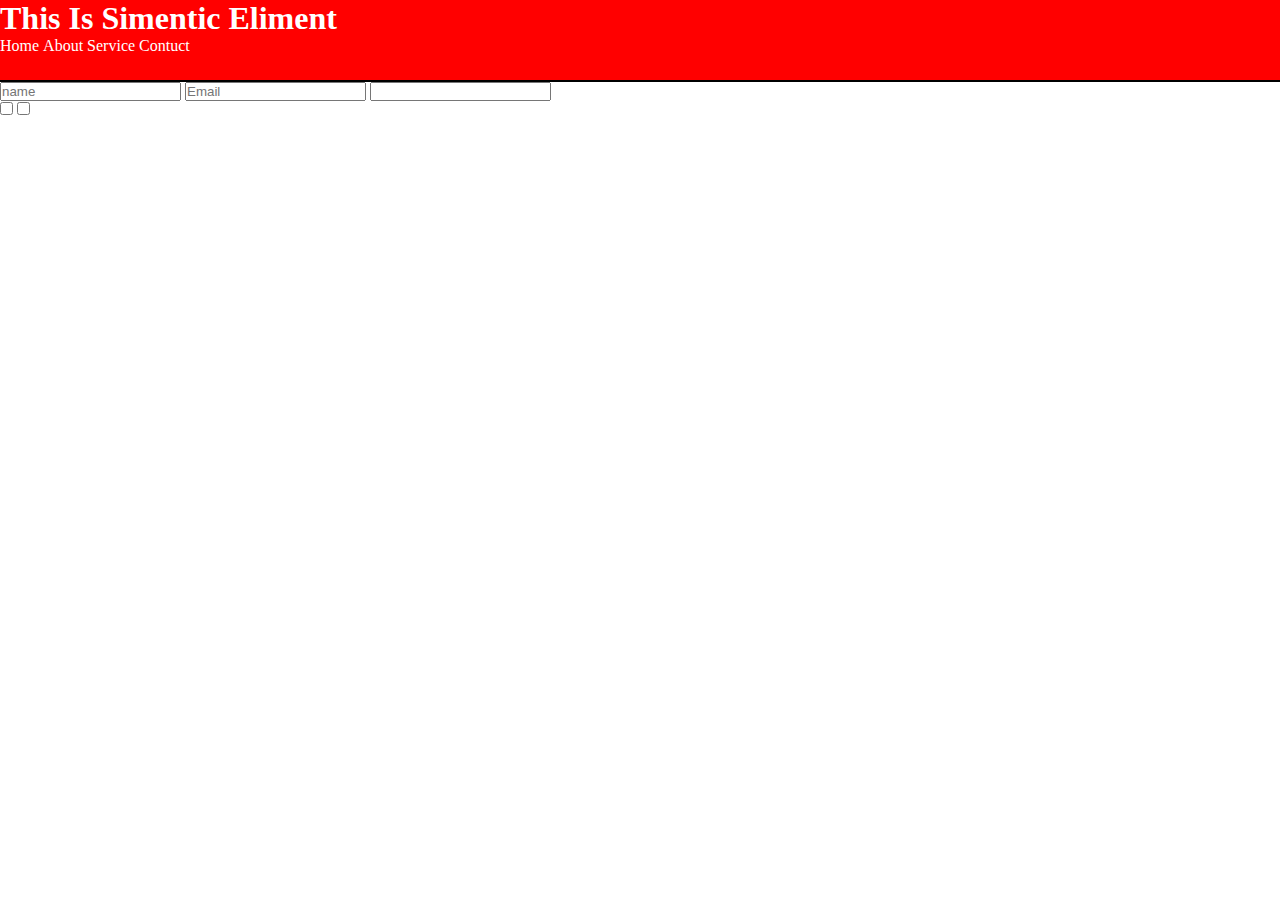
==== indax.html @ 1628d20e "Update indax.html" ====
<!DOCTYPE html>
<html lang="en">
  <head>
    <meta charset="UTF-8" />
    <meta http-equiv="X-UA-Compatible" content="IE=edge" />
    <meta name="viewport" content="width=device-width, initial-scale=1.0" />
    <title>HTML Simentic Eliment</title>
    <meta
      name="description"
      content=" this is meta description for Simentic Eliment"
    />
    <meta name="keywords" content="HTML,css, Javascript, Simentic Eliment" />
    <!-- <meta http-equiv="refresh" content="0; url=https://ahzassociates.co.uk/" />
    <meta http-equiv="refresh" content="5" /> -->

    <link rel="stylesheet" href="style.css" />
  </head>
  <body>
    <header>
      <h1>This Is Simentic Eliment</h1>
      <nav>
        <ul>
          <li>Home</li>
          <li>About</li>
          <li>Service</li>
          <li>Contuct</li>
        </ul>
      </nav>
    </header>
    <section>
      <div style="border: 1px solid black"></div>
      <div>
        <form action="" method="post">
          <input type="text" name="name" id="" placeholder="name" />
          <input type="email" name="Email" id="" placeholder="Email" />
          <input type="password" name="" id="" />
          <section>
            <input type="checkbox" name="Male" id="" />
            <input type="checkbox" name="Femail" id="" />
          </section>
          <option value="Country"></option>
        </form>
      </div>
      <div></div>
      <div></div>
    </section>
  </body>
</html>
---- style.css ----
* {
  margin: 0;
  padding: 0;
  box-sizing: border-box;
}
header {
  background-color: red;
  height: 80px;
  color: white;
}
header nav {
  display: flex;
}
nav ul {
  text-decoration: none;
}
nav ul li {
  align-items: center;
  display: inline-block;
}
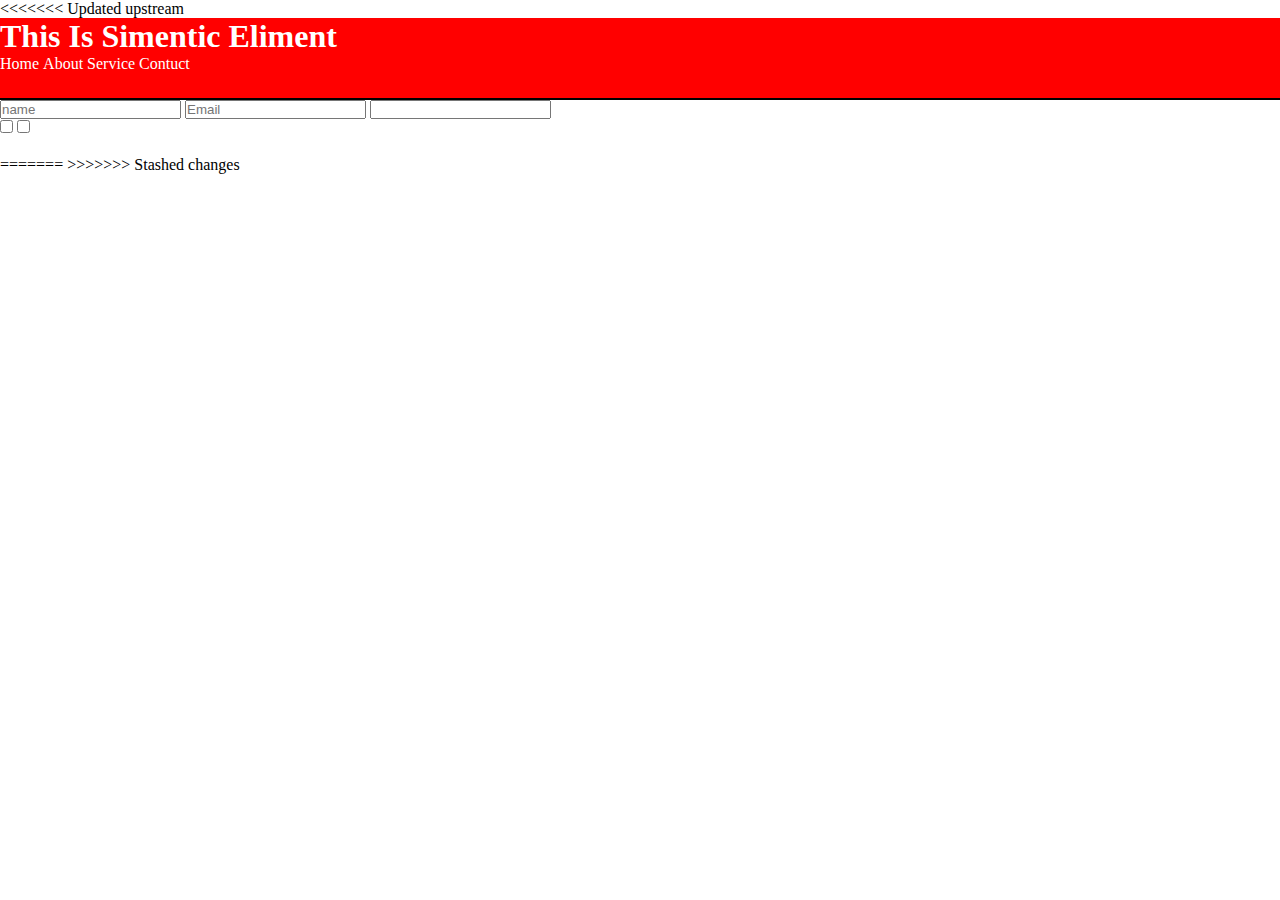
==== commit 887d6316: "Merge branch 'main' of https://github.com/Munshi91/Html-Prectice" ====
--- a/indax.html
+++ b/indax.html
@@ -4,7 +4,7 @@
     <meta charset="UTF-8" />
     <meta http-equiv="X-UA-Compatible" content="IE=edge" />
     <meta name="viewport" content="width=device-width, initial-scale=1.0" />
-    <title>HTML Simentic Eliment</title>
+    <title>Facebook Colon In CSS</title>
     <meta
       name="description"
       content=" this is meta description for Simentic Eliment"
@@ -15,6 +15,7 @@
 
     <link rel="stylesheet" href="style.css" />
   </head>
+<<<<<<< Updated upstream
   <body>
     <header>
       <h1>This Is Simentic Eliment</h1>
@@ -45,4 +46,7 @@
       <div></div>
     </section>
   </body>
+=======
+  <body></body>
+>>>>>>> Stashed changes
 </html>
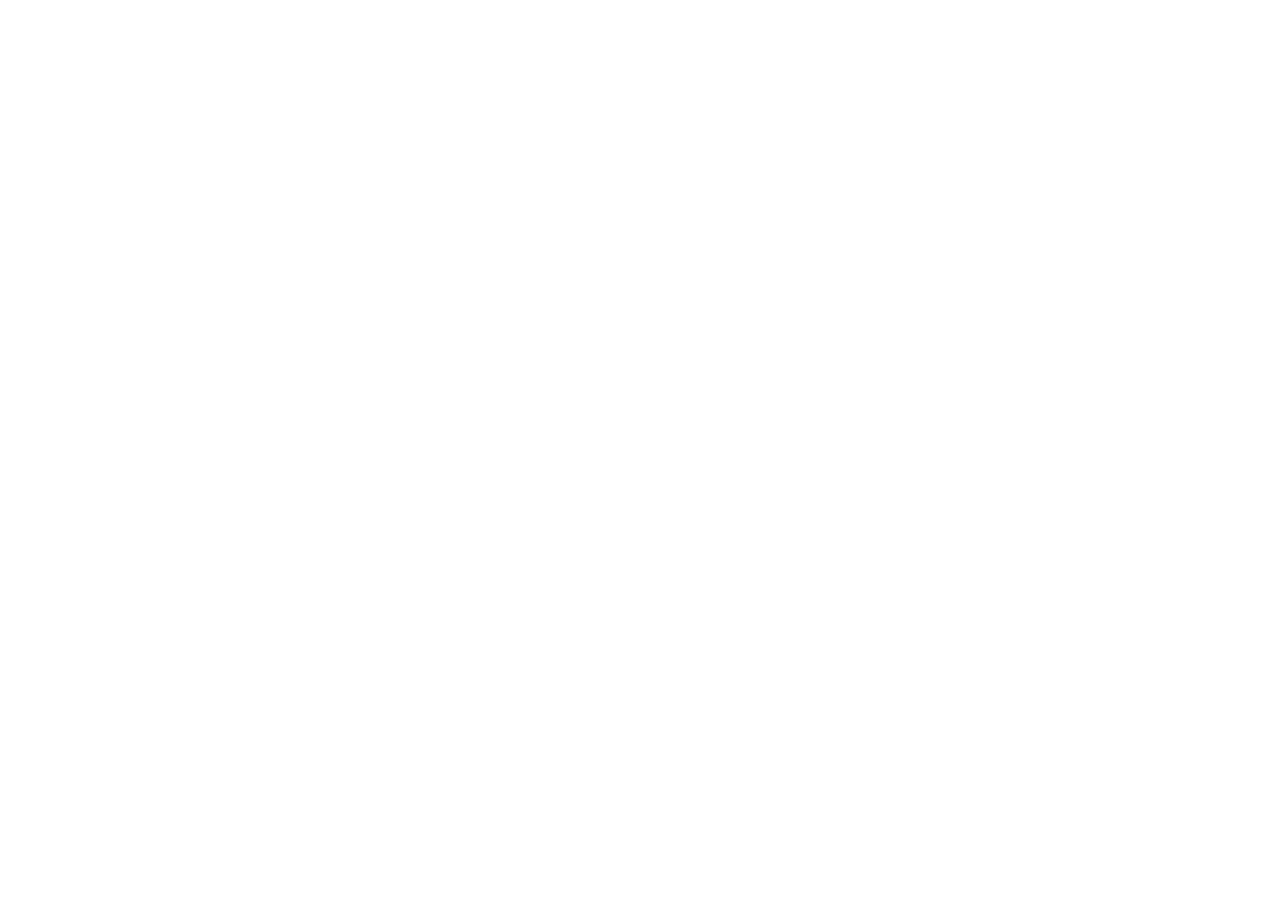
==== commit b4fbb390: "Update indax.html" ====
--- a/indax.html
+++ b/indax.html
@@ -15,38 +15,5 @@
 
     <link rel="stylesheet" href="style.css" />
   </head>
-<<<<<<< Updated upstream
-  <body>
-    <header>
-      <h1>This Is Simentic Eliment</h1>
-      <nav>
-        <ul>
-          <li>Home</li>
-          <li>About</li>
-          <li>Service</li>
-          <li>Contuct</li>
-        </ul>
-      </nav>
-    </header>
-    <section>
-      <div style="border: 1px solid black"></div>
-      <div>
-        <form action="" method="post">
-          <input type="text" name="name" id="" placeholder="name" />
-          <input type="email" name="Email" id="" placeholder="Email" />
-          <input type="password" name="" id="" />
-          <section>
-            <input type="checkbox" name="Male" id="" />
-            <input type="checkbox" name="Femail" id="" />
-          </section>
-          <option value="Country"></option>
-        </form>
-      </div>
-      <div></div>
-      <div></div>
-    </section>
-  </body>
-=======
   <body></body>
->>>>>>> Stashed changes
 </html>
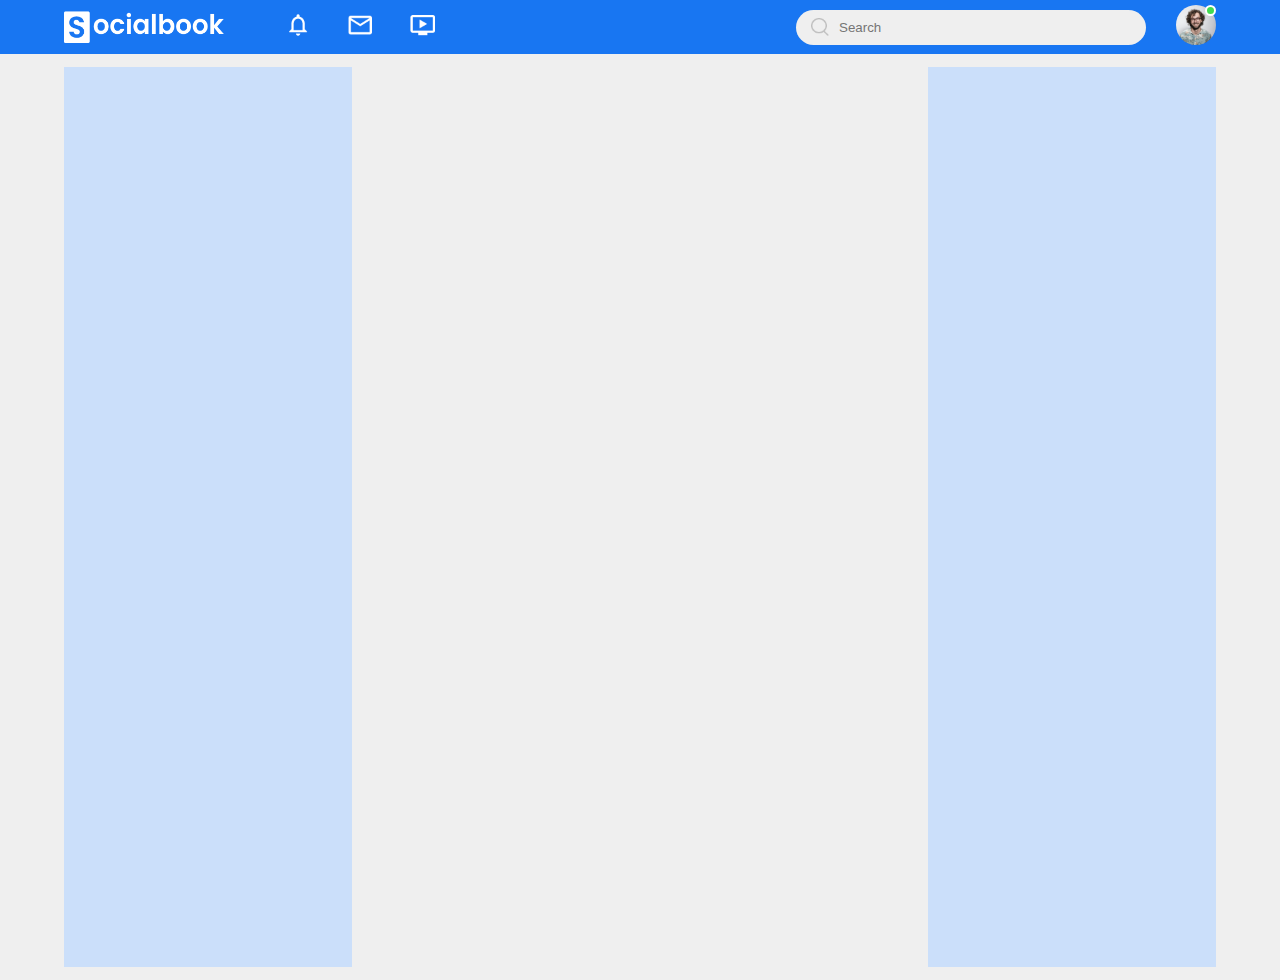
==== commit b6fe68bc: "add main content" ====
--- a/indax.html
+++ b/indax.html
@@ -15,5 +15,34 @@
 
     <link rel="stylesheet" href="style.css" />
   </head>
-  <body></body>
+  <body>
+    <header>
+      <nav>
+        <div class="nav__left">
+          <img src="images/logo.png" class="logo" />
+          <ul>
+            <li><img src="images/notification.png" /></li>
+            <li><img src="images/inbox.png" /></li>
+            <li><img src="images/video.png" /></li>
+          </ul>
+        </div>
+        <div class="nav__right">
+          <div class="search__box">
+            <img src="images/search.png" />
+            <input type="text" placeholder="Search" />
+          </div>
+          <div class="nav__user-icon online">
+            <img src="images/profile-pic.png" alt="" />
+          </div>
+        </div>
+      </nav>
+    </header>
+    <main>
+      <div class="container">
+        <div class="left__sidebar"></div>
+        <div class="main__content"></div>
+        <div class="right__sidebar"></div>
+      </div>
+    </main>
+  </body>
 </html>
--- a/style.css
+++ b/style.css
@@ -2,19 +2,99 @@
   margin: 0;
   padding: 0;
   box-sizing: border-box;
+  font-family: "poppins", sans-serif;
 }
-header {
-  background-color: red;
-  height: 80px;
-  color: white;
+body {
+  background: #efefef;
 }
-header nav {
+nav {
   display: flex;
+  align-items: center;
+  justify-content: space-between;
+  background: #1876f2;
+  padding: 5px 5%;
+  position: sticky;
+  top: 0;
+  z-index: 900;
 }
-nav ul {
-  text-decoration: none;
+.logo {
+  width: 160px;
+  margin-right: 45px;
 }
-nav ul li {
+.nav__left,
+.nav__right {
+  display: flex;
   align-items: center;
+}
+.nav__left ul li {
+  list-style: none;
   display: inline-block;
 }
+.nav__left ul li img {
+  width: 28px;
+  margin: 0 15px;
+}
+.nav__user-icon img {
+  width: 40px;
+  border-radius: 50%;
+  cursor: pointer;
+}
+.search__box {
+  background: #efefef;
+  width: 350px;
+  border-radius: 20px;
+  display: flex;
+  align-items: center;
+  padding: 0 15px;
+}
+.search__box img {
+  width: 18px;
+}
+.search__box input {
+  width: 100%;
+  background: transparent;
+  padding: 10px;
+  outline: none;
+  border: 0;
+}
+.nav__user-icon {
+  margin-left: 30px;
+}
+.online {
+  position: relative;
+}
+.online::after {
+  content: "";
+  width: 7px;
+  height: 7px;
+  border: 2px solid #fff;
+  border-radius: 50%;
+  background: #41db51;
+  position: absolute;
+  top: 0;
+  right: 0;
+}
+.container {
+  display: flex;
+  justify-content: space-between;
+  padding: 13px 5%;
+}
+.left__sidebar {
+  background: #cbdffa;
+  flex-basis: 25%;
+  position: sticky;
+  top: 70px;
+  align-self: flex-start;
+  height: 100vh;
+}
+.right__sidebar {
+  background: #cbdffa;
+  flex-basis: 25%;
+  position: sticky;
+  top: 70px;
+  align-self: flex-start;
+  height: 100vh;
+}
+.main__content {
+  width: 47%;
+}
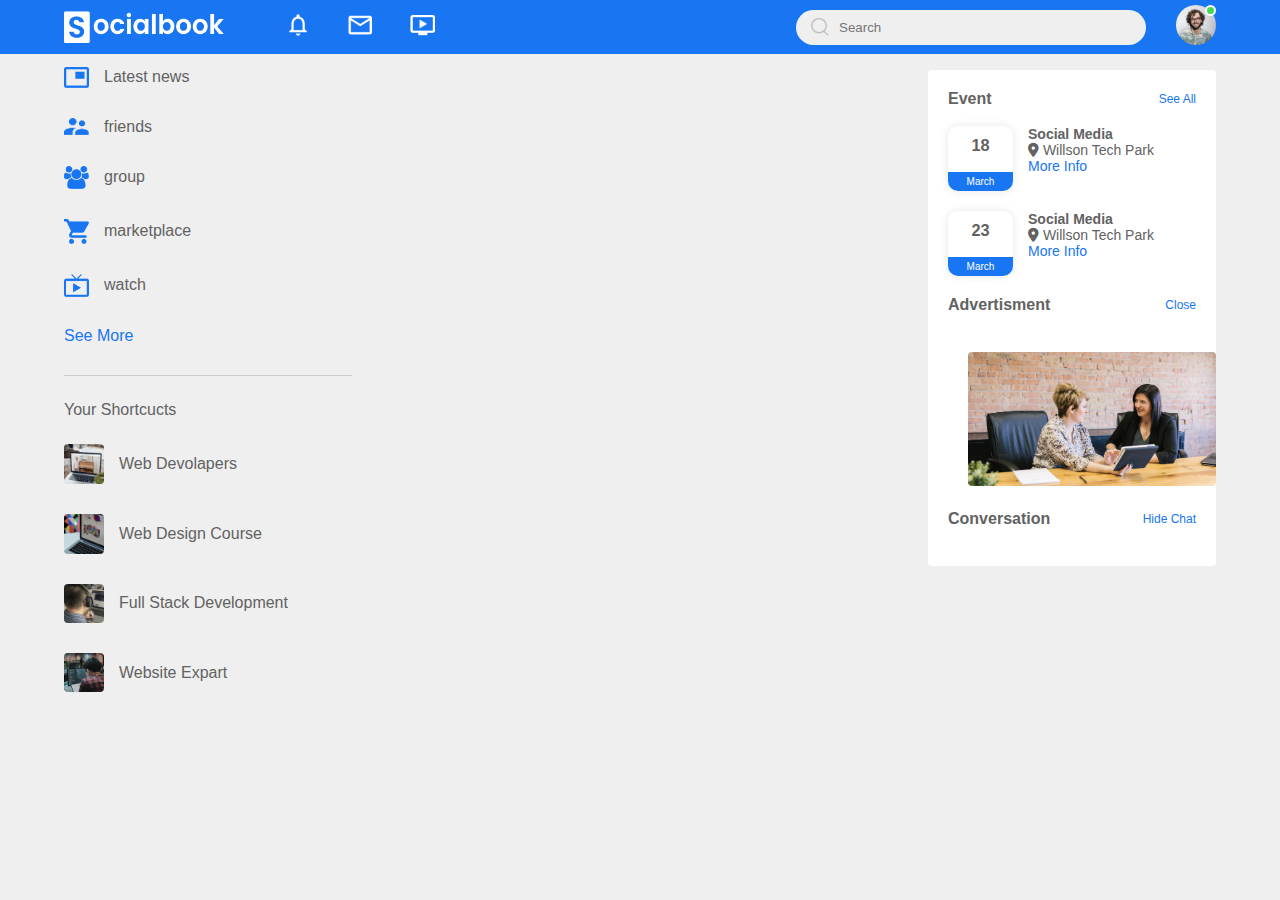
==== commit 451763bc: "add right sidebar" ====
--- a/indax.html
+++ b/indax.html
@@ -12,7 +12,12 @@
     <meta name="keywords" content="HTML,css, Javascript, Simentic Eliment" />
     <!-- <meta http-equiv="refresh" content="0; url=https://ahzassociates.co.uk/" />
     <meta http-equiv="refresh" content="5" /> -->
-
+    <link
+      rel="stylesheet"
+      href="https://cdnjs.cloudflare.com/ajax/libs/font-awesome/6.4.0/css/all.min.css"
+      crossorigin="anonymous"
+      referrerpolicy="no-referrer"
+    />
     <link rel="stylesheet" href="style.css" />
   </head>
   <body>
@@ -39,9 +44,80 @@
     </header>
     <main>
       <div class="container">
-        <div class="left__sidebar"></div>
+        <div class="left__sidebar">
+          <div class="imp__links">
+            <a href="#"><img src="images/news.png" />Latest news</a>
+            <a href="#"><img src="images/friends.png" />friends</a>
+            <a href="#"><img src="images/group.png" />group</a>
+            <a href="#"><img src="images/marketplace.png" />marketplace</a>
+            <a href="#"><img src="images/watch.png" />watch</a>
+            <a href="#">See More</a>
+          </div>
+          <div class="shortcut__links">
+            <p>Your Shortcucts</p>
+            <a href="#"
+              ><img src="images/shortcut-1.png" alt="" />Web Devolapers</a
+            >
+            <a href="#"
+              ><img src="images/shortcut-2.png" alt="" />Web Design Course</a
+            >
+            <a href="#"
+              ><img src="images/shortcut-3.png" alt="" />Full Stack
+              Development</a
+            >
+            <a href="#"
+              ><img src="images/shortcut-4.png" alt="" />Website Expart</a
+            >
+          </div>
+        </div>
         <div class="main__content"></div>
-        <div class="right__sidebar"></div>
+        <div class="right__sidebar">
+          <div class="sidbar__title">
+            <h4>Event</h4>
+            <a href="#">See All</a>
+          </div>
+
+          <div class="event">
+            <div class="left__event">
+              <h3>18</h3>
+              <span>March</span>
+            </div>
+            <div class="right__event">
+              <h4>Social Media</h4>
+              <p>
+                <i class="fa-sharp fa-solid fa-location-dot"></i> Willson Tech
+                Park
+              </p>
+              <a href="#">More Info</a>
+            </div>
+          </div>
+          <div class="event">
+            <div class="left__event">
+              <h3>23</h3>
+              <span>March</span>
+            </div>
+            <div class="right__event">
+              <h4>Social Media</h4>
+              <p>
+                <i class="fa-sharp fa-solid fa-location-dot"></i> Willson Tech
+                Park
+              </p>
+              <a href="#">More Info</a>
+            </div>
+          </div>
+
+          <div class="sidbar__title">
+            <h4>Advertisment</h4>
+            <a href="#">Close</a>
+          </div>
+
+          <img class="sidbar__ads" src="images/advertisement.png" alt="" />
+
+          <div class="sidbar__title">
+            <h4>Conversation</h4>
+            <a href="#">Hide Chat</a>
+          </div>
+        </div>
       </div>
     </main>
   </body>
--- a/style.css
+++ b/style.css
@@ -80,21 +80,107 @@
   padding: 13px 5%;
 }
 .left__sidebar {
-  background: #cbdffa;
+  /* background: #cbdffa; */
   flex-basis: 25%;
   position: sticky;
   top: 70px;
   align-self: flex-start;
-  height: 100vh;
+  /* height: 100vh; */
 }
 .right__sidebar {
-  background: #cbdffa;
+  background: #fff;
   flex-basis: 25%;
   position: sticky;
   top: 70px;
   align-self: flex-start;
-  height: 100vh;
+  /* height: 100vh; */
+  padding: 20px;
+  border-radius: 4px;
+  color: #626262;
 }
 .main__content {
   width: 47%;
 }
+.imp__links a,
+.shortcut__links a {
+  text-decoration: none;
+  display: flex;
+  align-items: center;
+  margin-bottom: 30px;
+  color: #626262;
+  width: fit-content;
+}
+.imp__links a img {
+  width: 25px;
+  margin-right: 15px;
+}
+.imp__links a:last-child {
+  color: #1876f2;
+}
+.imp__links {
+  border-bottom: 1px solid #ccc;
+}
+.shortcut__links a img {
+  width: 40px;
+  border-radius: 4px;
+  margin-right: 15px;
+}
+.shortcut__links p {
+  margin: 25px 0;
+  color: #626262;
+  font-weight: 500;
+}
+.sidbar__title {
+  display: flex;
+  align-items: center;
+  justify-content: space-between;
+  margin-bottom: 18px;
+}
+.sidbar__title h4 {
+  font-weight: 600;
+  font-size: 16px;
+}
+.sidbar__title a {
+  text-decoration: none;
+  color: #1876f2;
+  font-size: 12px;
+}
+.event {
+  display: flex;
+  font-size: 14px;
+  margin-bottom: 20px;
+}
+.left__event {
+  border-radius: 10px;
+  height: 65px;
+  width: 65px;
+  margin-right: 15px;
+  padding-top: 10px;
+  text-align: center;
+  position: relative;
+  overflow: hidden;
+  box-shadow: 0 0 10px rgba(0, 0, 0, 0.1);
+}
+.event p {
+  font-size: 14px;
+}
+.event a {
+  font-size: 14px;
+  text-decoration: none;
+  color: #1876f2;
+}
+.left__event span {
+  position: absolute;
+  bottom: 0;
+  left: 0;
+  width: 100%;
+  background: #1876f2;
+  color: #fff;
+  font-size: 10px;
+  padding: 4px 0;
+}
+.sidbar__ads {
+  width: 100%;
+  margin: 20px;
+  border-radius: 4px;
+}
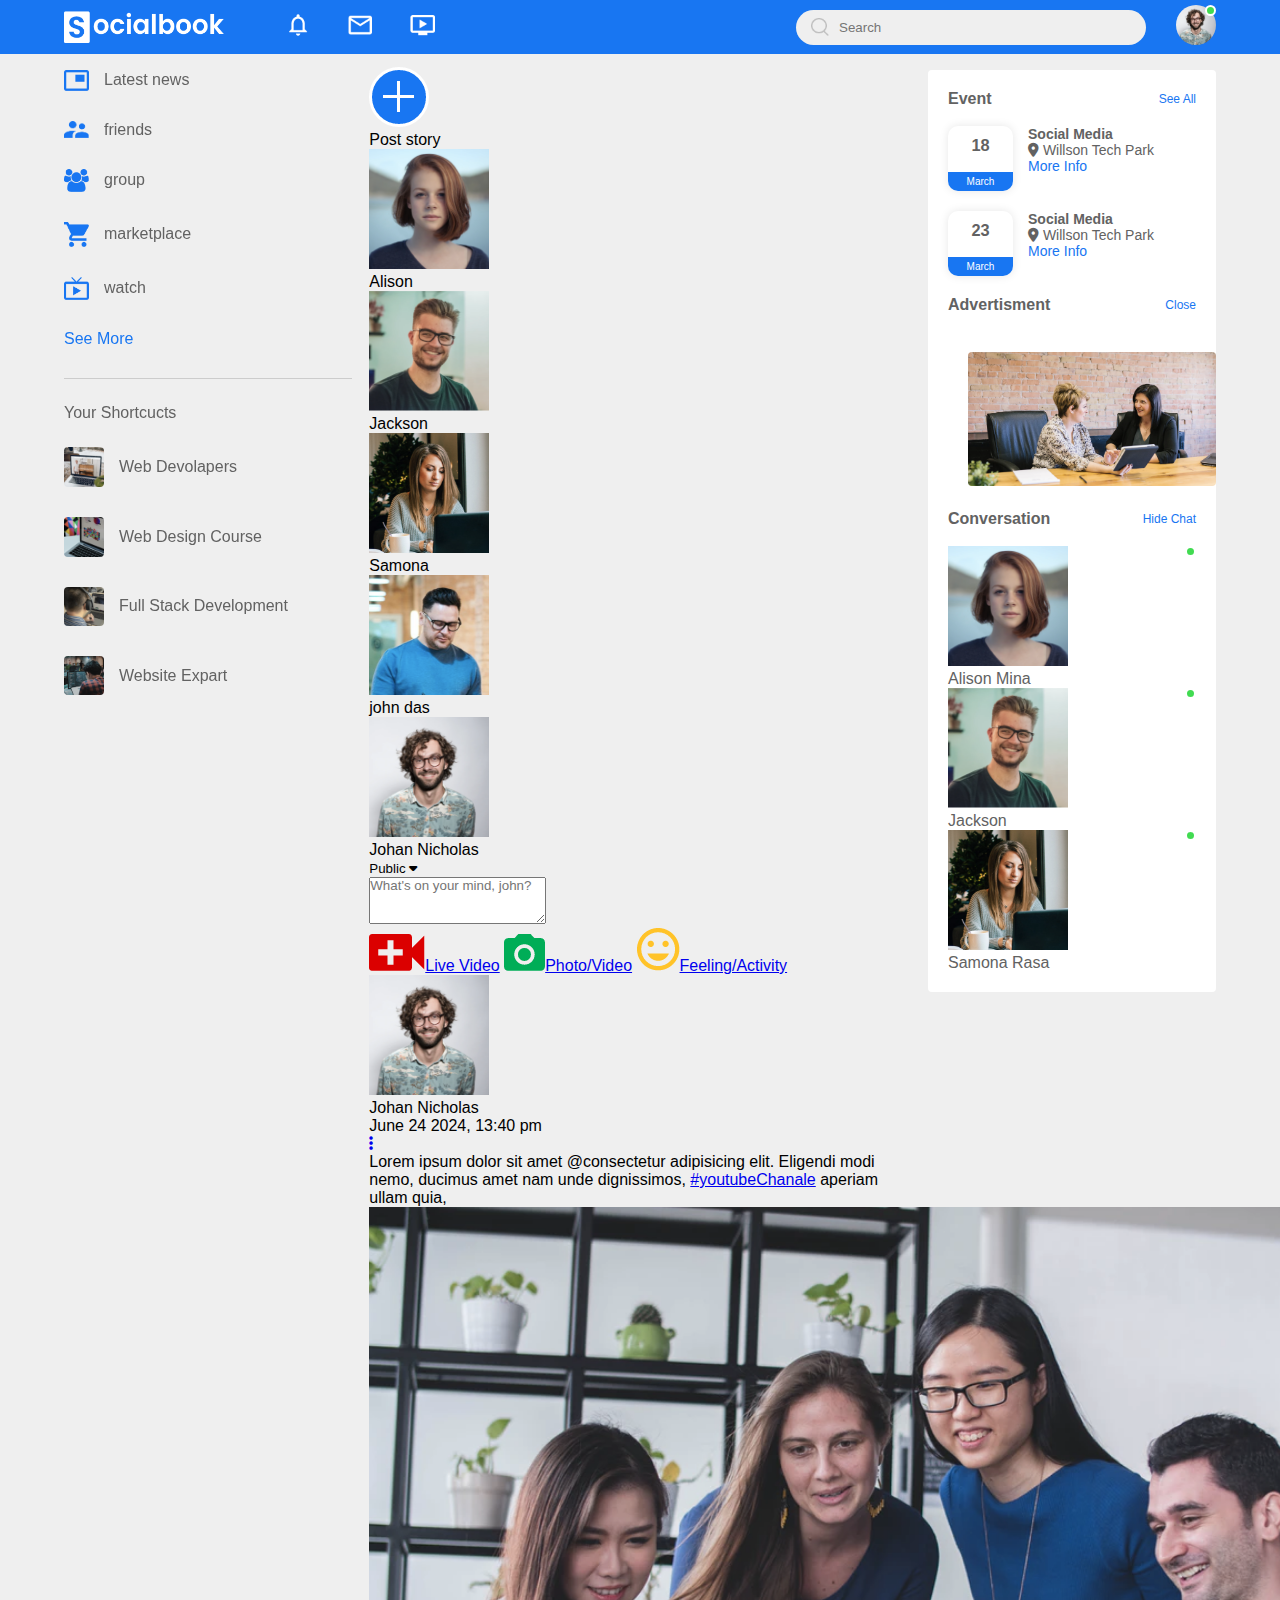
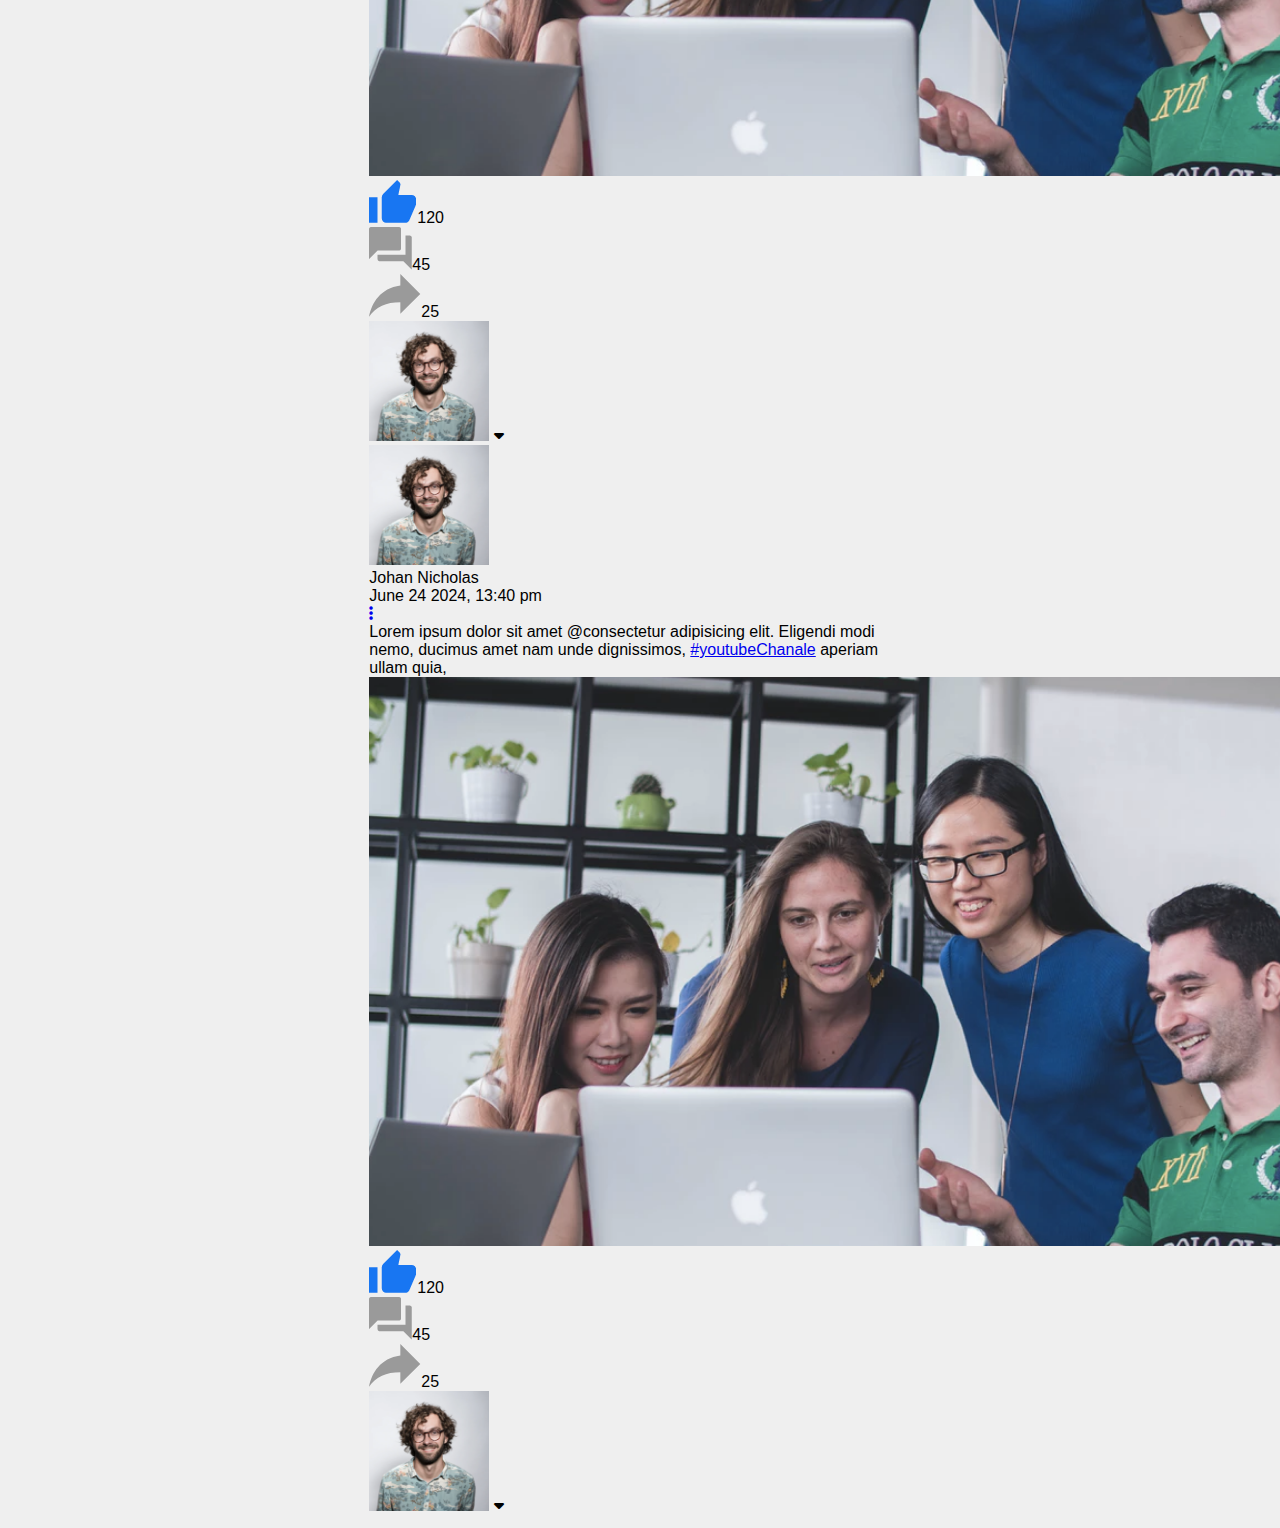
==== commit 718c3d4f: "Add new Post" ====
--- a/indax.html
+++ b/indax.html
@@ -70,7 +70,119 @@
             >
           </div>
         </div>
-        <div class="main__content"></div>
+        <div class="main__content">
+          <div class="story__gallery">
+            <div class="story story-1">
+              <img src="images/upload.png" alt="" />
+              <p>Post story</p>
+            </div>
+            <div class="story story-2">
+              <img src="images/member-1.png" alt="" />
+              <p>Alison</p>
+            </div>
+            <div class="story story-3">
+              <img src="images/member-2.png" alt="" />
+              <p>Jackson</p>
+            </div>
+            <div class="story story-4">
+              <img src="images/member-3.png" alt="" />
+              <p>Samona</p>
+            </div>
+            <div class="story story-5">
+              <img src="images/member-4.png" alt="" />
+              <p>john das</p>
+            </div>
+          </div>
+
+          <div class="write__post-container">
+            <div class="user__profile">
+              <img src="images/profile-pic.png" alt="" />
+              <div>
+                <p>Johan Nicholas</p>
+                <small>Public <i class="fa-solid fa-caret-down"></i></small>
+              </div>
+            </div>
+            <div class="post__input-container">
+              <textarea
+                rows="3"
+                placeholder="What's on your mind, john?"
+              ></textarea>
+              <div class="add__post-link">
+                <a href="#"
+                  ><img src="images/live-video.png" alt="" />Live Video</a
+                >
+                <a href="#"><img src="images/photo.png" alt="" />Photo/Video</a>
+                <a href="#"
+                  ><img src="images/feeling.png" alt="" />Feeling/Activity</a
+                >
+              </div>
+            </div>
+          </div>
+
+          <div class="post__container">
+            <div class="post__row">
+              <div class="user__profile">
+                <img src="images/profile-pic.png" alt="" />
+                <div>
+                  <p>Johan Nicholas</p>
+                  <span>June 24 2024, 13:40 pm</span>
+                </div>
+              </div>
+              <a href="#"><i class="fa-solid fa-ellipsis-vertical"></i></a>
+            </div>
+
+            <p class="post__text">
+              Lorem ipsum dolor sit amet <span>@consectetur</span> adipisicing
+              elit. Eligendi modi nemo, ducimus amet nam unde dignissimos,
+              <a href="#">#youtubeChanale</a> aperiam ullam quia,
+            </p>
+            <img src="images/feed-image-1.png" class="post-img" />
+
+            <div class="post__row">
+              <div class="activity__icons">
+                <div><img src="images/like-blue.png" alt="" />120</div>
+                <div><img src="images/comments.png" alt="" />45</div>
+                <div><img src="images/share.png" alt="" />25</div>
+              </div>
+              <div class="post__profile-icons">
+                <img src="images/profile-pic.png" alt="" />
+                <i class="fa-solid fa-caret-down"></i>
+              </div>
+            </div>
+          </div>
+
+          <div class="post__container">
+            <div class="post__row">
+              <div class="user__profile">
+                <img src="images/profile-pic.png" alt="" />
+                <div>
+                  <p>Johan Nicholas</p>
+                  <span>June 24 2024, 13:40 pm</span>
+                </div>
+              </div>
+              <a href="#"><i class="fa-solid fa-ellipsis-vertical"></i></a>
+            </div>
+
+            <p class="post__text">
+              Lorem ipsum dolor sit amet <span>@consectetur</span> adipisicing
+              elit. Eligendi modi nemo, ducimus amet nam unde dignissimos,
+              <a href="#">#youtubeChanale</a> aperiam ullam quia,
+            </p>
+            <img src="images/feed-image-1.png" class="post-img" />
+
+            <div class="post__row">
+              <div class="activity__icons">
+                <div><img src="images/like-blue.png" alt="" />120</div>
+                <div><img src="images/comments.png" alt="" />45</div>
+                <div><img src="images/share.png" alt="" />25</div>
+              </div>
+              <div class="post__profile-icons">
+                <img src="images/profile-pic.png" alt="" />
+                <i class="fa-solid fa-caret-down"></i>
+              </div>
+            </div>
+          </div>
+        </div>
         <div class="right__sidebar">
           <div class="sidbar__title">
             <h4>Event</h4>
@@ -117,6 +229,25 @@
             <h4>Conversation</h4>
             <a href="#">Hide Chat</a>
           </div>
+
+          <div class="online__list">
+            <div class="online">
+              <img src="images/member-1.png" alt="" />
+            </div>
+            <p>Alison Mina</p>
+          </div>
+          <div class="online__list">
+            <div class="online">
+              <img src="images/member-2.png" alt="" />
+            </div>
+            <p>Jackson</p>
+          </div>
+          <div class="online__list">
+            <div class="online">
+              <img src="images/member-3.png" alt="" />
+            </div>
+            <p>Samona Rasa</p>
+          </div>
         </div>
       </div>
     </main>
--- a/style.css
+++ b/style.css
@@ -80,12 +80,11 @@
   padding: 13px 5%;
 }
 .left__sidebar {
-  /* background: #cbdffa; */
   flex-basis: 25%;
   position: sticky;
   top: 70px;
   align-self: flex-start;
-  /* height: 100vh; */
+  height: 100vh;
 }
 .right__sidebar {
   background: #fff;
@@ -93,7 +92,6 @@
   position: sticky;
   top: 70px;
   align-self: flex-start;
-  /* height: 100vh; */
   padding: 20px;
   border-radius: 4px;
   color: #626262;
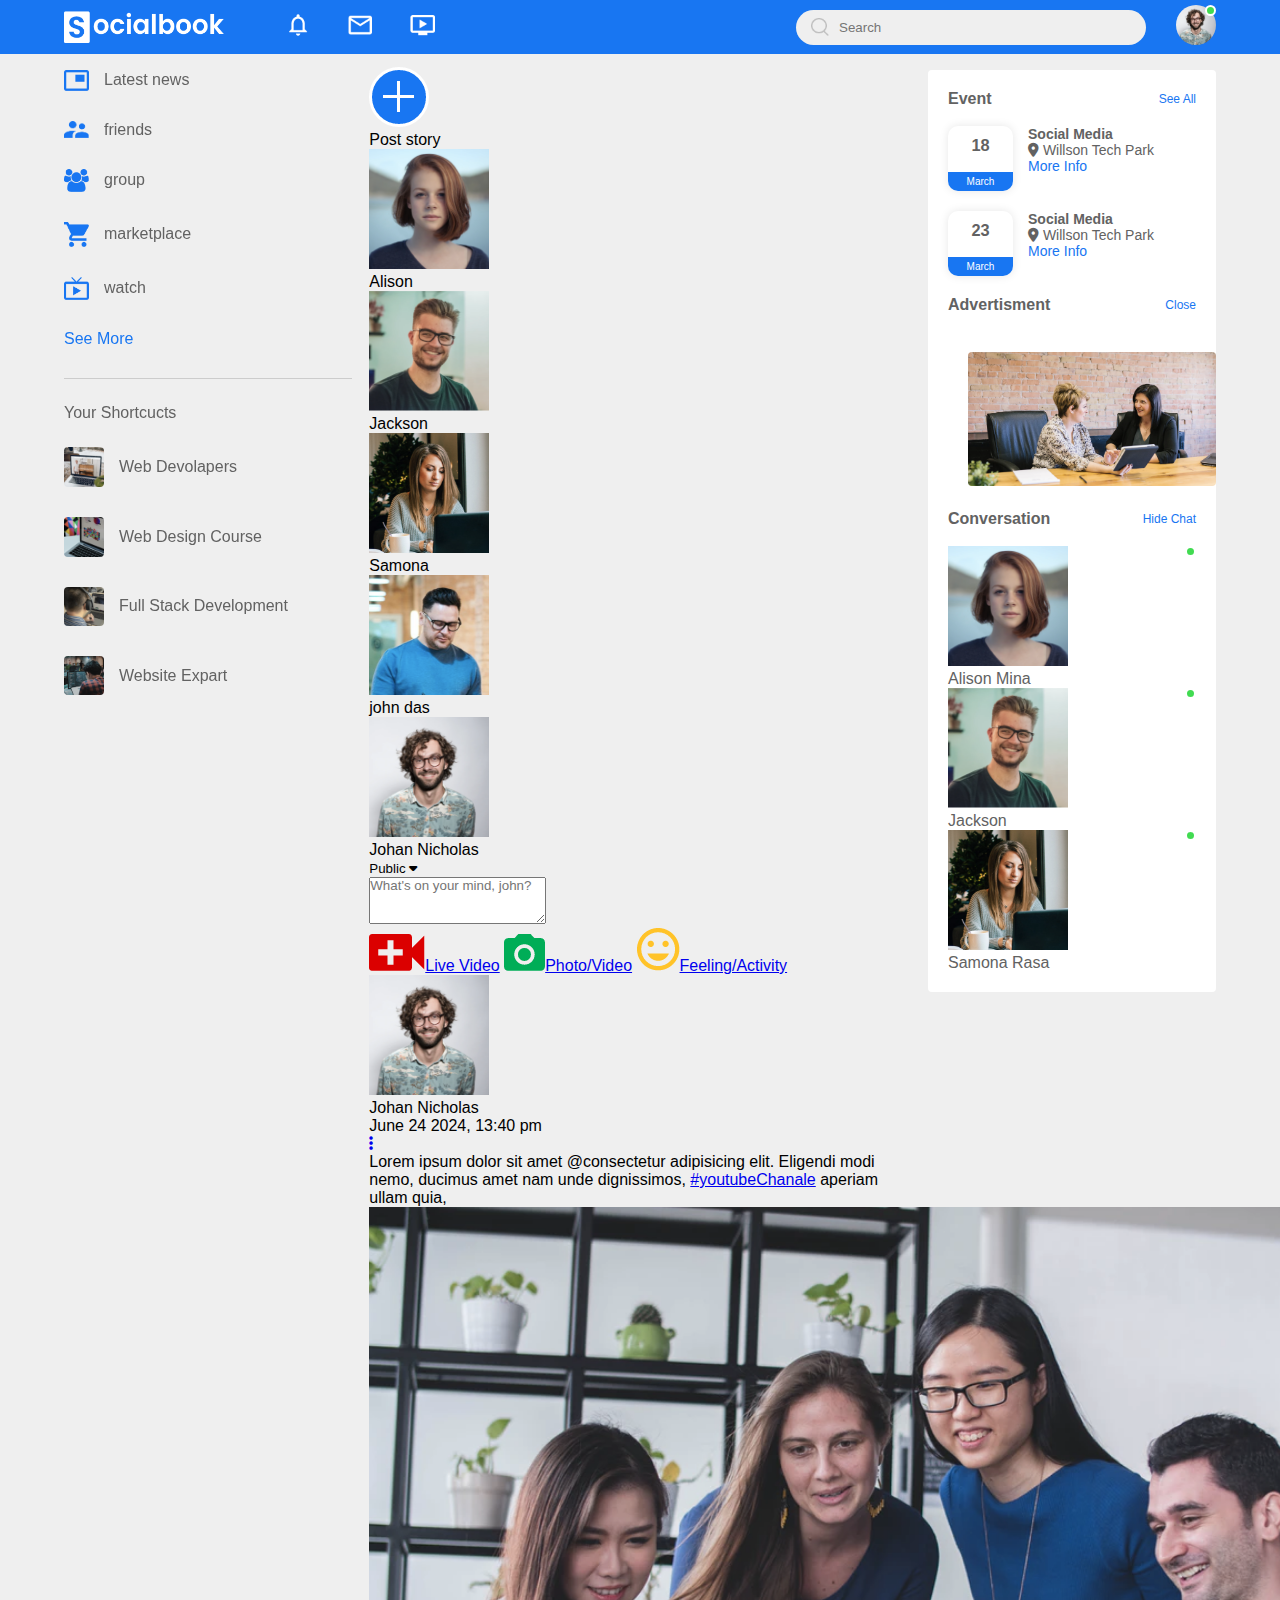
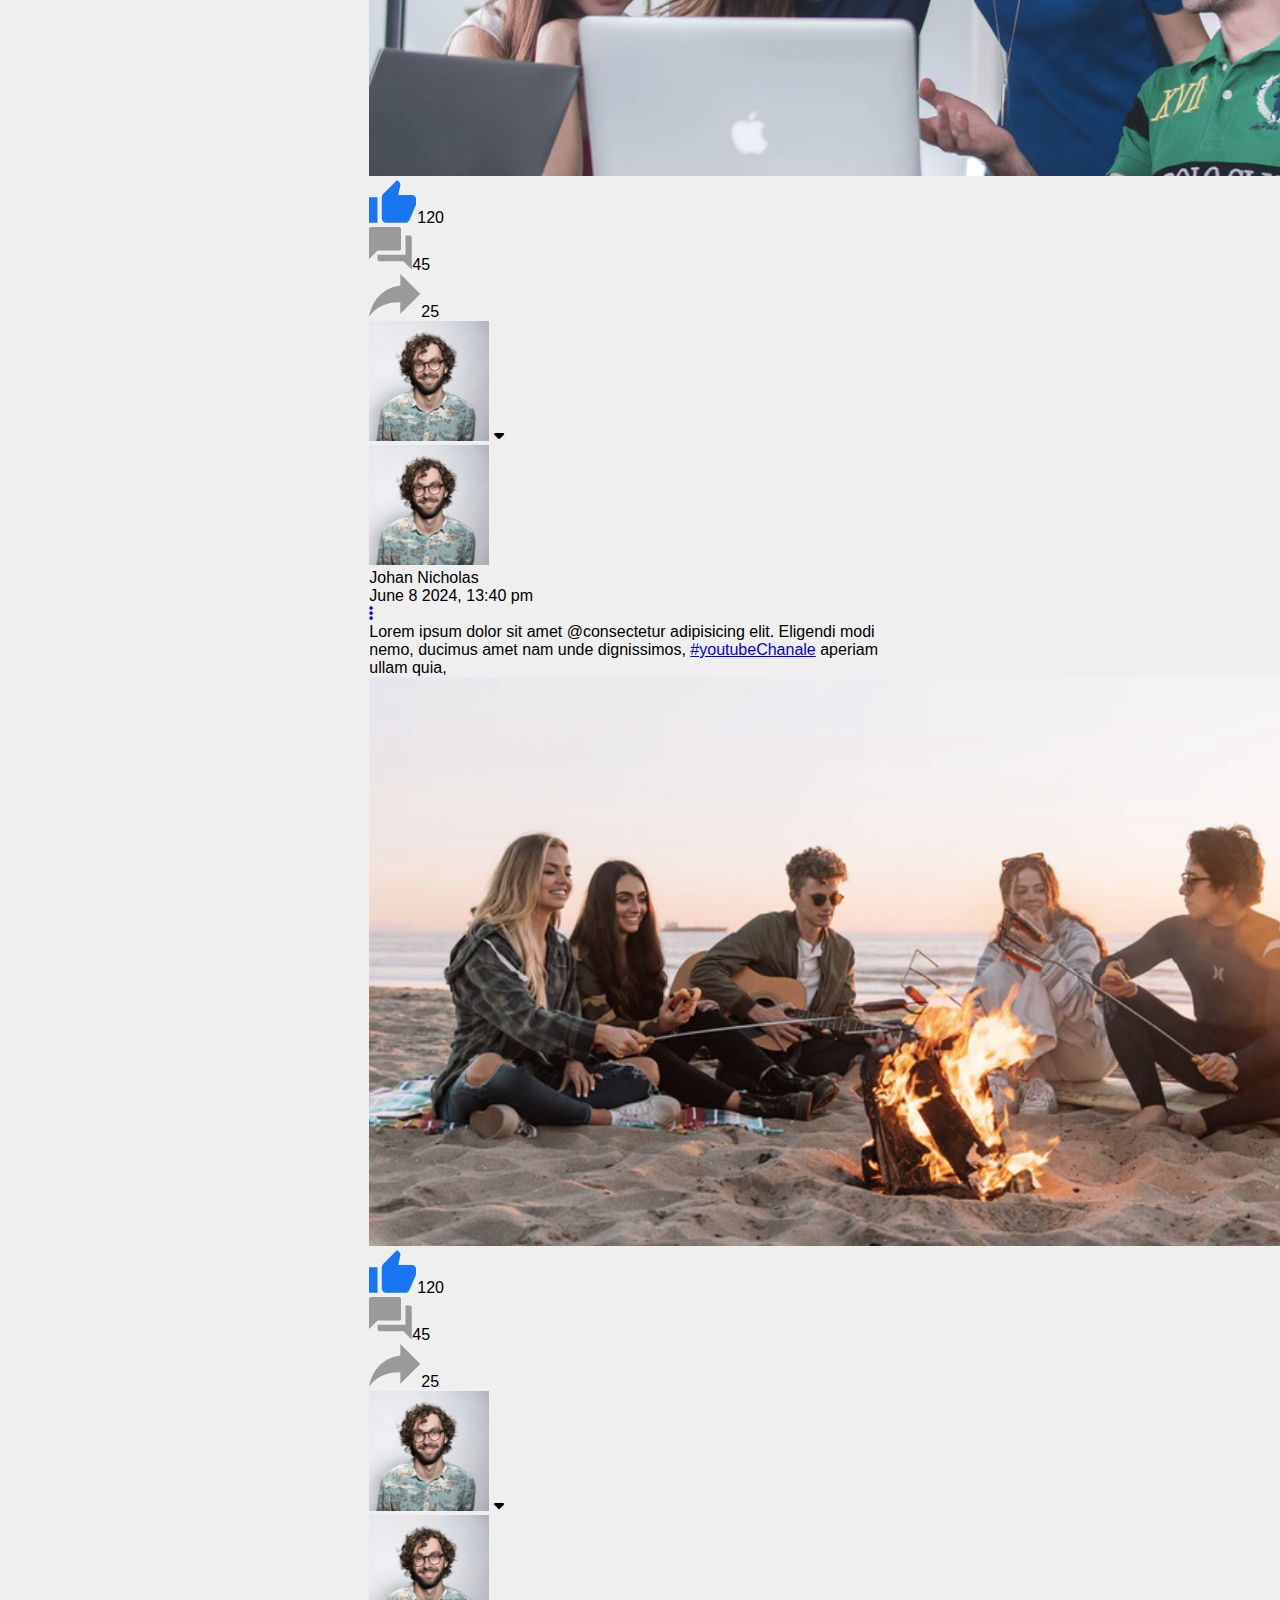
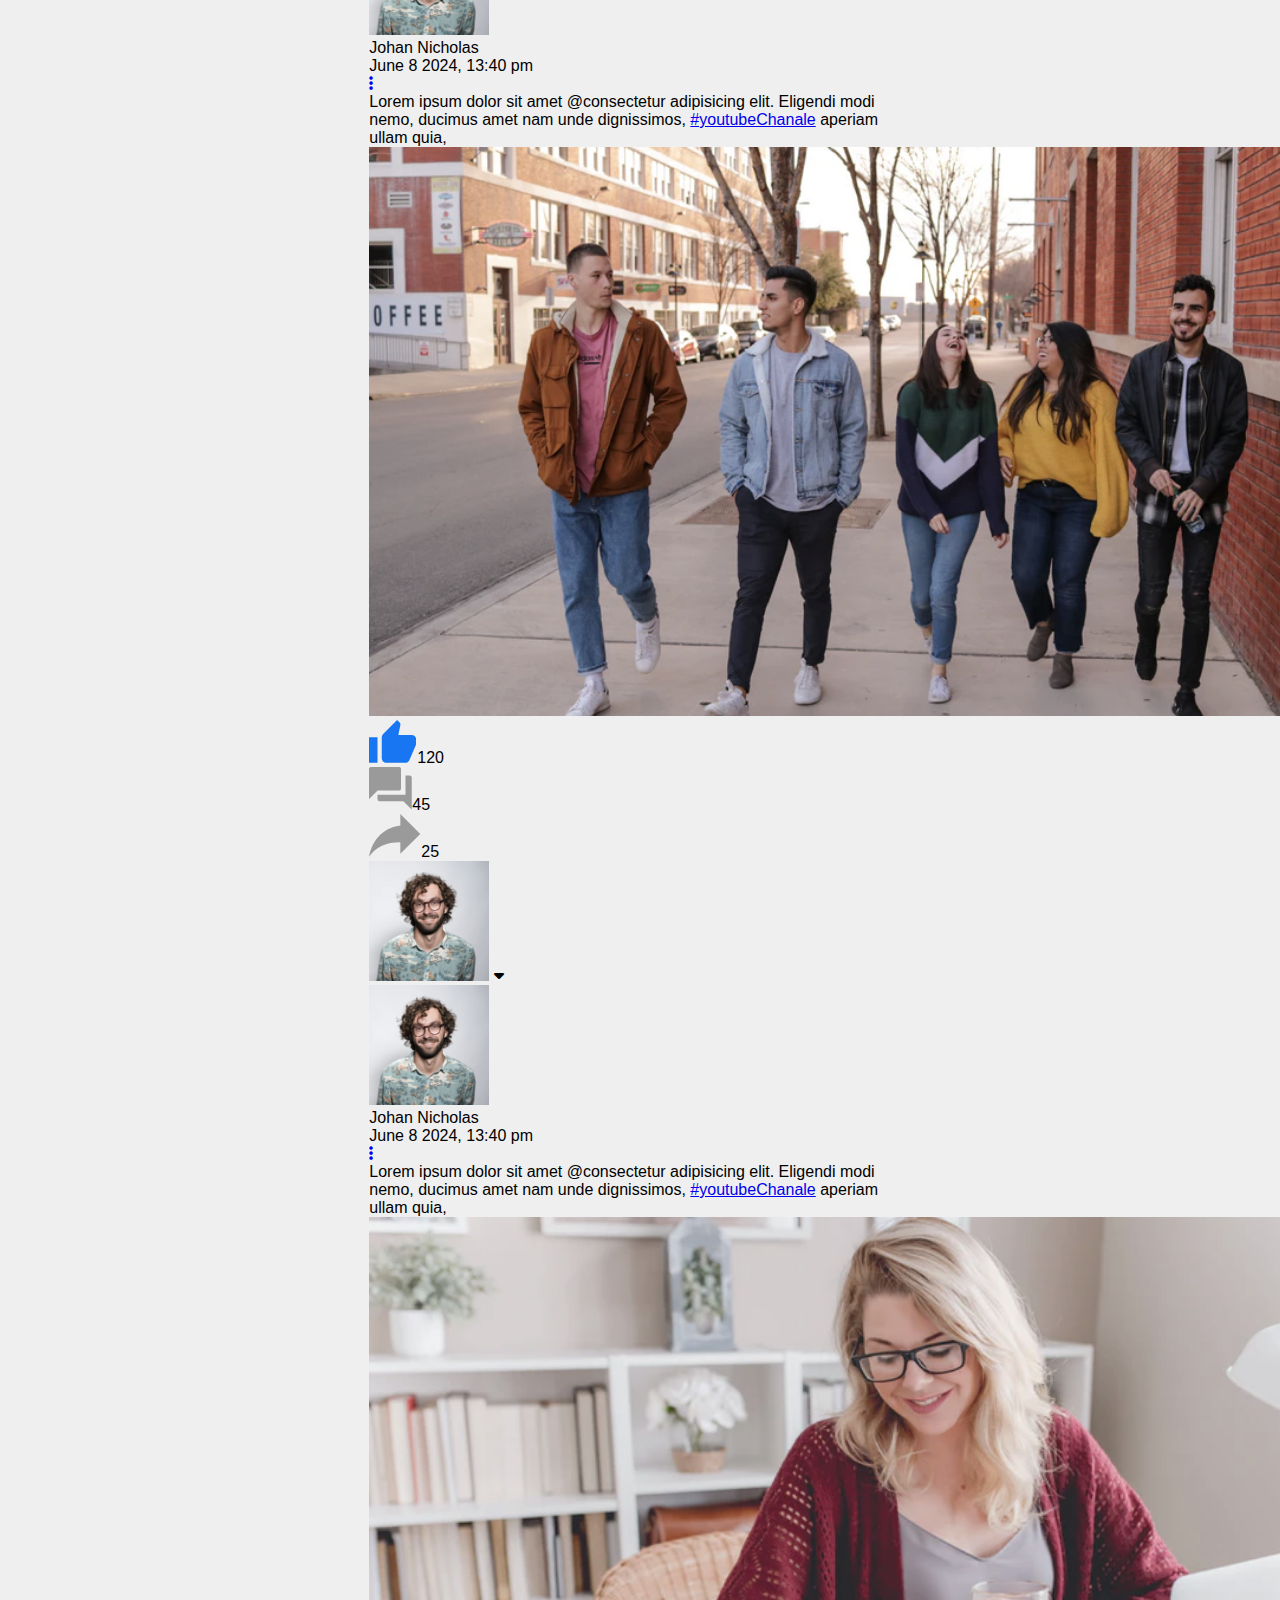
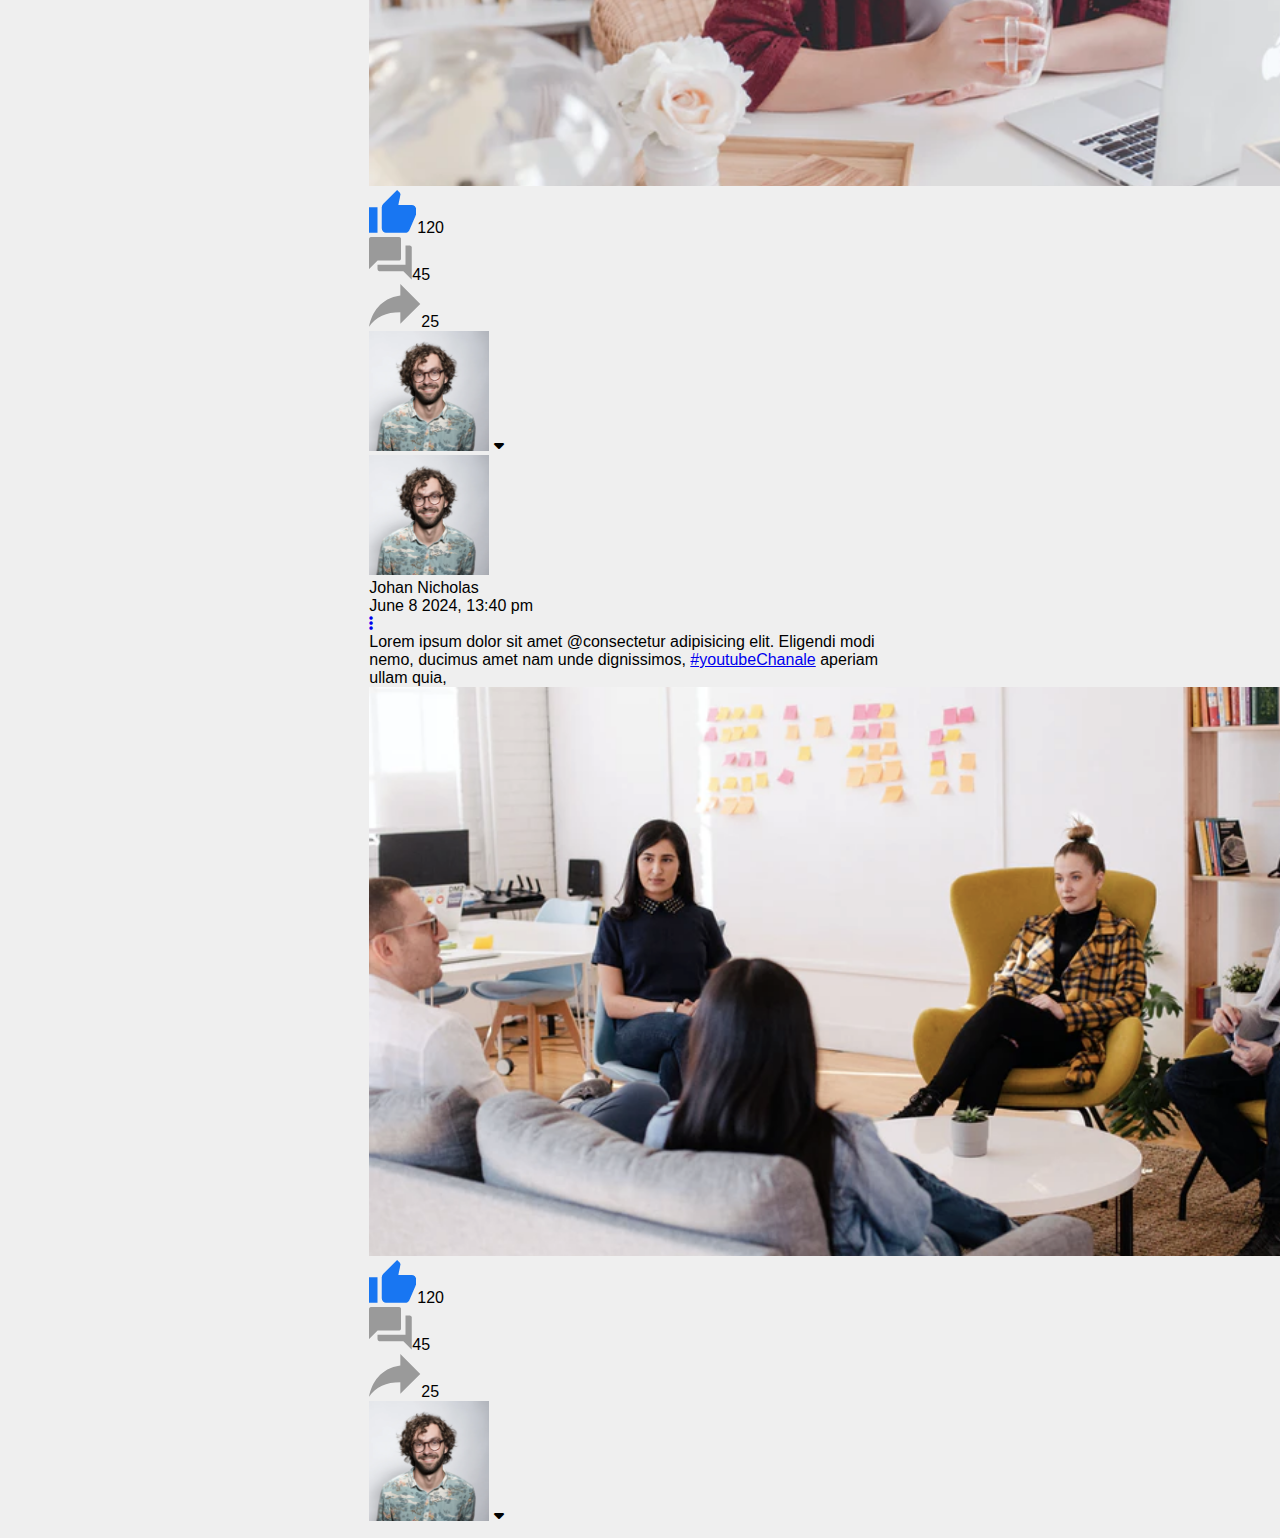
==== commit 792ba3fe: "Add 4 More post" ====
--- a/indax.html
+++ b/indax.html
@@ -157,18 +157,112 @@
                 <img src="images/profile-pic.png" alt="" />
                 <div>
                   <p>Johan Nicholas</p>
-                  <span>June 24 2024, 13:40 pm</span>
-                </div>
-              </div>
-              <a href="#"><i class="fa-solid fa-ellipsis-vertical"></i></a>
-            </div>
-
-            <p class="post__text">
-              Lorem ipsum dolor sit amet <span>@consectetur</span> adipisicing
-              elit. Eligendi modi nemo, ducimus amet nam unde dignissimos,
-              <a href="#">#youtubeChanale</a> aperiam ullam quia,
-            </p>
-            <img src="images/feed-image-1.png" class="post-img" />
+                  <span>June 8 2024, 13:40 pm</span>
+                </div>
+              </div>
+              <a href="#"><i class="fa-solid fa-ellipsis-vertical"></i></a>
+            </div>
+
+            <p class="post__text">
+              Lorem ipsum dolor sit amet <span>@consectetur</span> adipisicing
+              elit. Eligendi modi nemo, ducimus amet nam unde dignissimos,
+              <a href="#">#youtubeChanale</a> aperiam ullam quia,
+            </p>
+            <img src="images/feed-image-2.png" class="post-img" />
+
+            <div class="post__row">
+              <div class="activity__icons">
+                <div><img src="images/like-blue.png" alt="" />120</div>
+                <div><img src="images/comments.png" alt="" />45</div>
+                <div><img src="images/share.png" alt="" />25</div>
+              </div>
+              <div class="post__profile-icons">
+                <img src="images/profile-pic.png" alt="" />
+                <i class="fa-solid fa-caret-down"></i>
+              </div>
+            </div>
+          </div>
+          <div class="post__container">
+            <div class="post__row">
+              <div class="user__profile">
+                <img src="images/profile-pic.png" alt="" />
+                <div>
+                  <p>Johan Nicholas</p>
+                  <span>June 8 2024, 13:40 pm</span>
+                </div>
+              </div>
+              <a href="#"><i class="fa-solid fa-ellipsis-vertical"></i></a>
+            </div>
+
+            <p class="post__text">
+              Lorem ipsum dolor sit amet <span>@consectetur</span> adipisicing
+              elit. Eligendi modi nemo, ducimus amet nam unde dignissimos,
+              <a href="#">#youtubeChanale</a> aperiam ullam quia,
+            </p>
+            <img src="images/feed-image-3.png" class="post-img" />
+
+            <div class="post__row">
+              <div class="activity__icons">
+                <div><img src="images/like-blue.png" alt="" />120</div>
+                <div><img src="images/comments.png" alt="" />45</div>
+                <div><img src="images/share.png" alt="" />25</div>
+              </div>
+              <div class="post__profile-icons">
+                <img src="images/profile-pic.png" alt="" />
+                <i class="fa-solid fa-caret-down"></i>
+              </div>
+            </div>
+          </div>
+          <div class="post__container">
+            <div class="post__row">
+              <div class="user__profile">
+                <img src="images/profile-pic.png" alt="" />
+                <div>
+                  <p>Johan Nicholas</p>
+                  <span>June 8 2024, 13:40 pm</span>
+                </div>
+              </div>
+              <a href="#"><i class="fa-solid fa-ellipsis-vertical"></i></a>
+            </div>
+
+            <p class="post__text">
+              Lorem ipsum dolor sit amet <span>@consectetur</span> adipisicing
+              elit. Eligendi modi nemo, ducimus amet nam unde dignissimos,
+              <a href="#">#youtubeChanale</a> aperiam ullam quia,
+            </p>
+            <img src="images/feed-image-4.png" class="post-img" />
+
+            <div class="post__row">
+              <div class="activity__icons">
+                <div><img src="images/like-blue.png" alt="" />120</div>
+                <div><img src="images/comments.png" alt="" />45</div>
+                <div><img src="images/share.png" alt="" />25</div>
+              </div>
+              <div class="post__profile-icons">
+                <img src="images/profile-pic.png" alt="" />
+                <i class="fa-solid fa-caret-down"></i>
+              </div>
+            </div>
+          </div>
+
+          <div class="post__container">
+            <div class="post__row">
+              <div class="user__profile">
+                <img src="images/profile-pic.png" alt="" />
+                <div>
+                  <p>Johan Nicholas</p>
+                  <span>June 8 2024, 13:40 pm</span>
+                </div>
+              </div>
+              <a href="#"><i class="fa-solid fa-ellipsis-vertical"></i></a>
+            </div>
+
+            <p class="post__text">
+              Lorem ipsum dolor sit amet <span>@consectetur</span> adipisicing
+              elit. Eligendi modi nemo, ducimus amet nam unde dignissimos,
+              <a href="#">#youtubeChanale</a> aperiam ullam quia,
+            </p>
+            <img src="images/feed-image-5.png" class="post-img" />
 
             <div class="post__row">
               <div class="activity__icons">
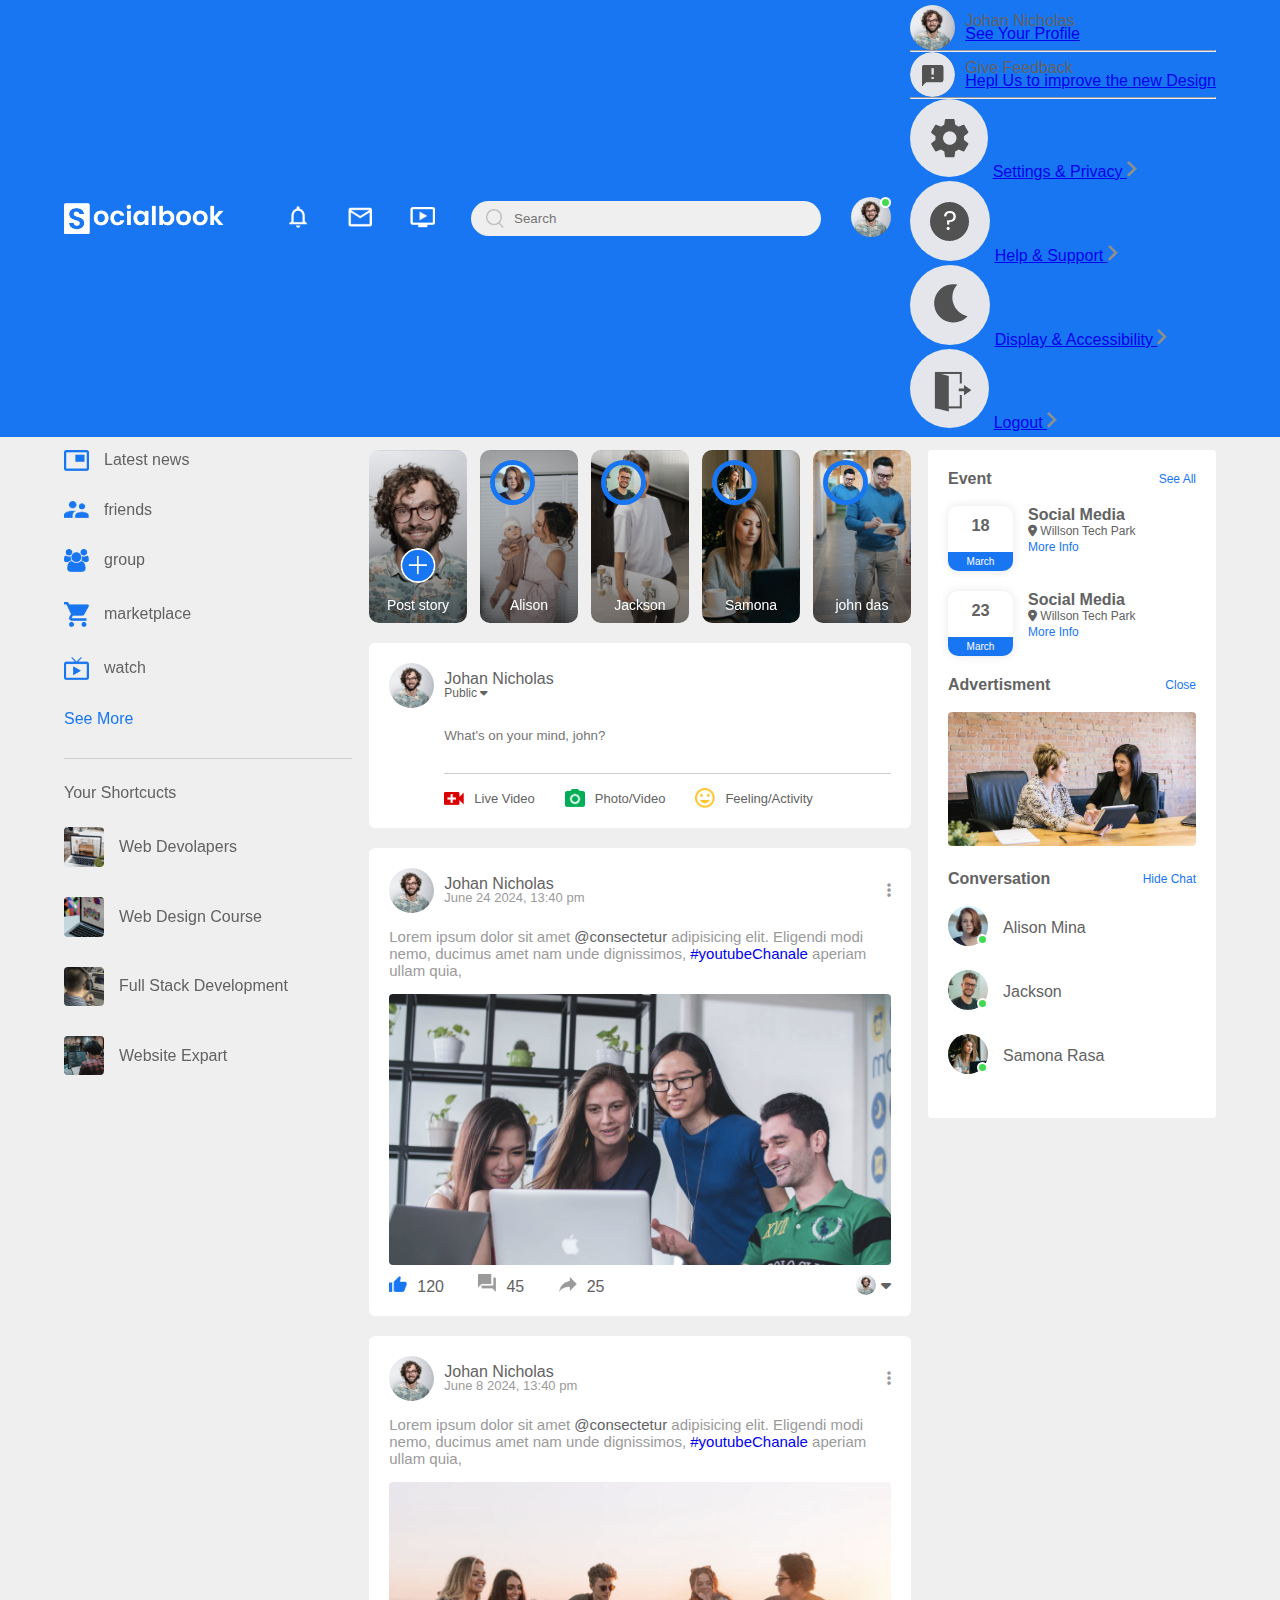
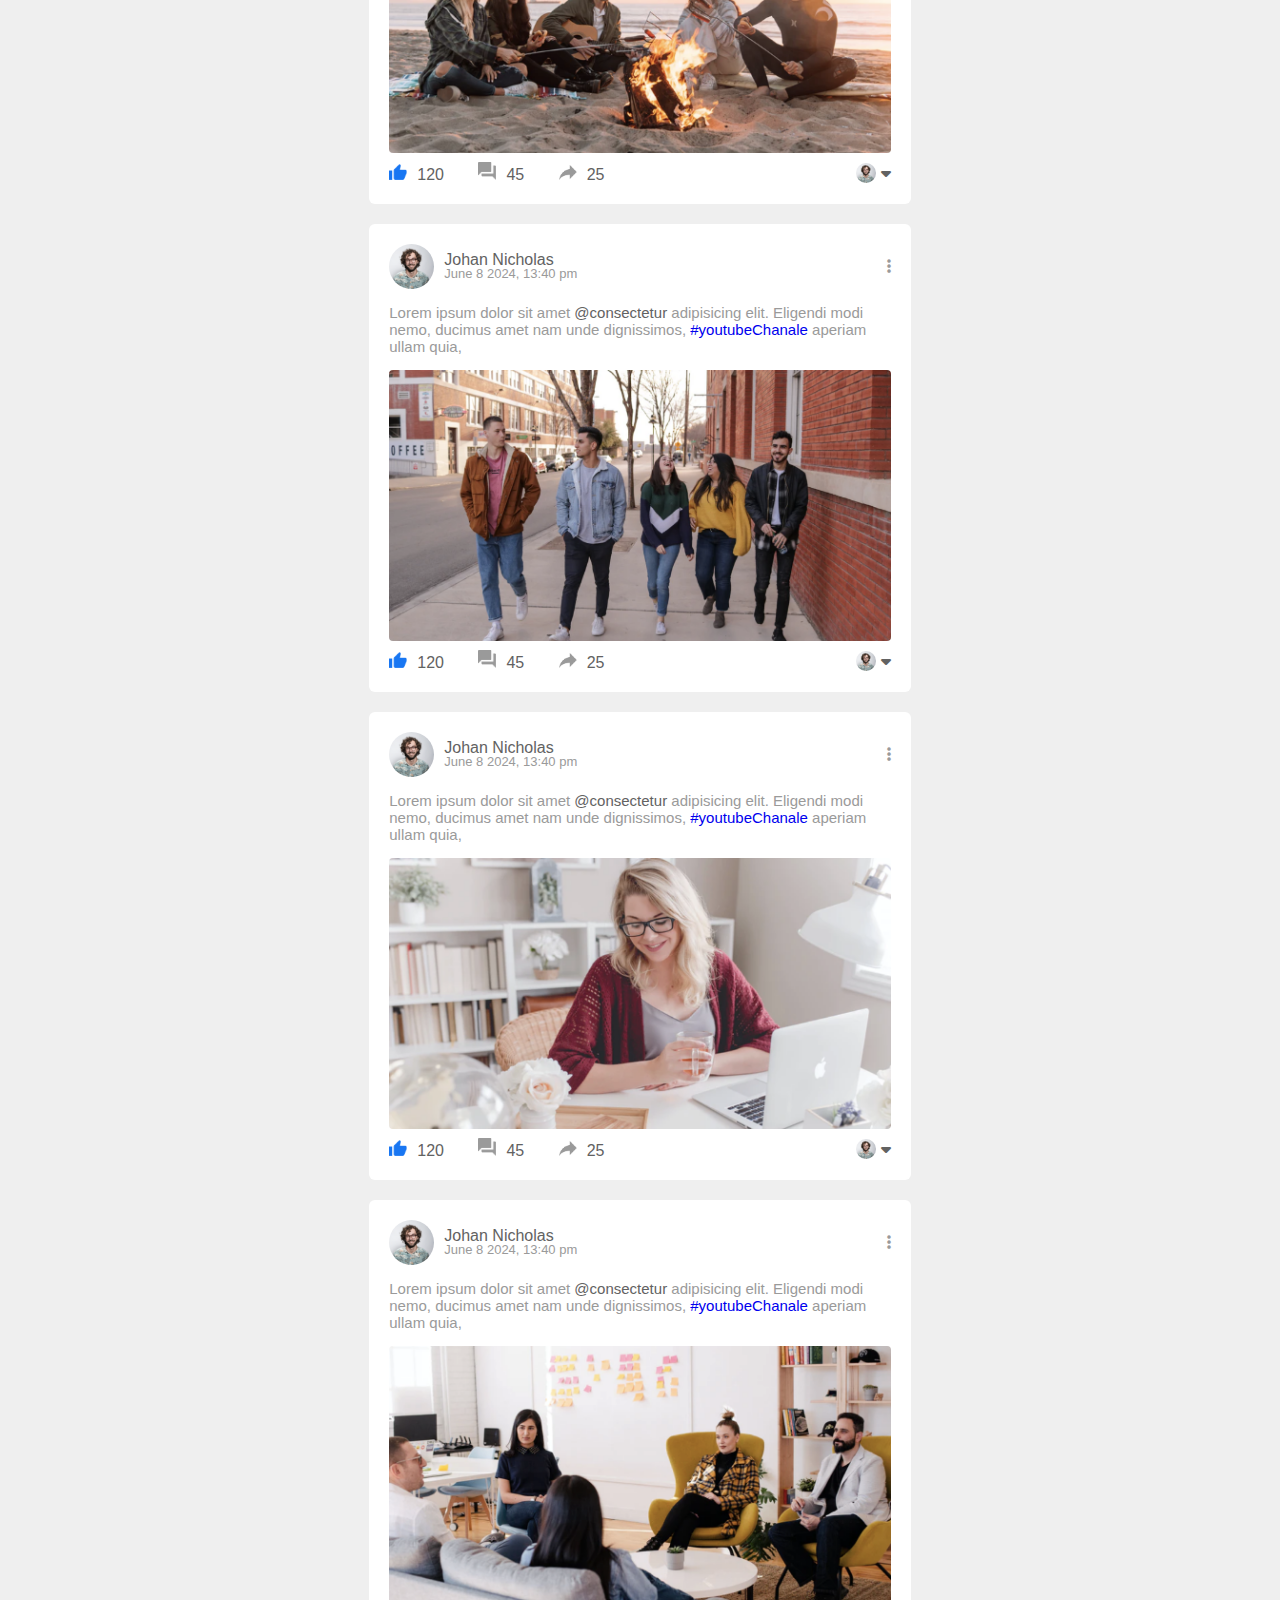
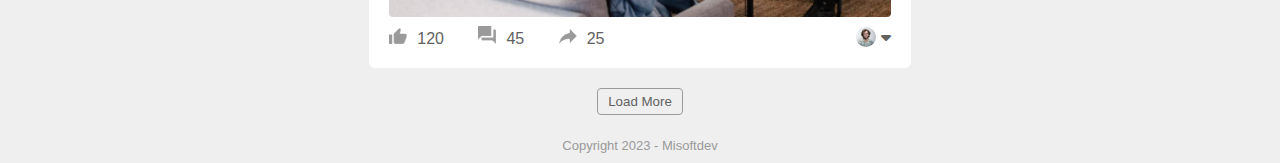
==== commit 19214ff5: "Update indax.html" ====
--- a/indax.html
+++ b/indax.html
@@ -36,8 +36,59 @@
             <img src="images/search.png" />
             <input type="text" placeholder="Search" />
           </div>
-          <div class="nav__user-icon online">
+          <div class="nav__user-icon online" onclick="settingsMenuToggle()">
             <img src="images/profile-pic.png" alt="" />
+          </div>
+        </div>
+        <!-- Setting section Menu-->
+        <div class="settings__menu">
+          <div class="setting__menu-inner">
+            <div class="user__profile">
+              <img src="images/profile-pic.png" alt="" />
+              <div>
+                <p>Johan Nicholas</p>
+                <a href="#"> See Your Profile</a>
+              </div>
+            </div>
+            <hr />
+            <div class="user__profile">
+              <img src="images/feedback.png" alt="" />
+              <div>
+                <p>Give Feedback</p>
+                <a href="#">Hepl Us to improve the new Design</a>
+              </div>
+            </div>
+            <hr />
+
+            <div class="settings__links">
+              <img src="images/setting.png" class="settings__icon" />
+              <a href="#"
+                >Settings & Privacy
+                <img src="images/arrow.png" width="10px" alt=""
+              /></a>
+            </div>
+
+            <div class="settings__links">
+              <img src="images/help.png" class="settings__icon" />
+              <a href="#"
+                >Help & Support <img src="images/arrow.png" width="10px" alt=""
+              /></a>
+            </div>
+
+            <div class="settings__links">
+              <img src="images/display.png" class="settings__icon" />
+              <a href="#"
+                >Display & Accessibility
+                <img src="images/arrow.png" width="10px" alt=""
+              /></a>
+            </div>
+
+            <div class="settings__links">
+              <img src="images/logout.png" class="settings__icon" />
+              <a href="#"
+                >Logout <img src="images/arrow.png" width="10px" alt=""
+              /></a>
+            </div>
           </div>
         </div>
       </nav>
@@ -266,7 +317,7 @@
 
             <div class="post__row">
               <div class="activity__icons">
-                <div><img src="images/like-blue.png" alt="" />120</div>
+                <div><img src="images/like.png" alt="" />120</div>
                 <div><img src="images/comments.png" alt="" />45</div>
                 <div><img src="images/share.png" alt="" />25</div>
               </div>
@@ -276,6 +327,8 @@
               </div>
             </div>
           </div>
+
+          <button type="button" class="load__more-btn">Load More</button>
         </div>
         <div class="right__sidebar">
           <div class="sidbar__title">
@@ -345,5 +398,13 @@
         </div>
       </div>
     </main>
+
+    <footer>
+      <div class="footer">
+        <p>Copyright 2023 - Misoftdev</p>
+      </div>
+    </footer>
+
+    <script src="script.js"></script>
   </body>
 </html>
--- a/style.css
+++ b/style.css
@@ -15,7 +15,7 @@
   padding: 5px 5%;
   position: sticky;
   top: 0;
-  z-index: 900;
+  z-index: 999;
 }
 .logo {
   width: 160px;
@@ -84,7 +84,6 @@
   position: sticky;
   top: 70px;
   align-self: flex-start;
-  height: 100vh;
 }
 .right__sidebar {
   background: #fff;
@@ -134,7 +133,7 @@
   justify-content: space-between;
   margin-bottom: 18px;
 }
-.sidbar__title h4 {
+.right__sidebar h4 {
   font-weight: 600;
   font-size: 16px;
 }
@@ -160,10 +159,10 @@
   box-shadow: 0 0 10px rgba(0, 0, 0, 0.1);
 }
 .event p {
-  font-size: 14px;
+  font-size: 12px;
 }
 .event a {
-  font-size: 14px;
+  font-size: 12px;
   text-decoration: none;
   color: #1876f2;
 }
@@ -179,6 +178,204 @@
 }
 .sidbar__ads {
   width: 100%;
-  margin: 20px;
-  border-radius: 4px;
-}
+  margin-bottom: 20px;
+  border-radius: 4px;
+}
+.online__list {
+  display: flex;
+  align-items: center;
+  margin-bottom: 20px;
+}
+.online__list .online img {
+  width: 40px;
+  border-radius: 50%;
+}
+.online__list .online {
+  width: 40px;
+  border-radius: 50%;
+  margin-right: 15px;
+}
+.online__list .online::after {
+  top: unset;
+  bottom: 5px;
+}
+.story__gallery {
+  display: flex;
+  justify-content: space-between;
+  margin-bottom: 20px;
+}
+.story {
+  flex-basis: 18%;
+  padding-top: 32%;
+  position: relative;
+  background-position: center;
+  background-size: cover;
+  border-radius: 10px;
+}
+.story img {
+  position: absolute;
+  width: 45px;
+  border-radius: 50%;
+  top: 10px;
+  left: 10px;
+  border: 5px solid #1876f2;
+}
+.story p {
+  position: absolute;
+  bottom: 10px;
+  width: 100%;
+  text-align: center;
+  color: #fff;
+  font-size: 14px;
+}
+.story-1 {
+  background-image: linear-gradient(transparent, rgba(0, 0, 0, 0.5)),
+    url(images/status-1.png);
+}
+.story-2 {
+  background-image: linear-gradient(transparent, rgba(0, 0, 0, 0.5)),
+    url(images/status-2.png);
+}
+.story-3 {
+  background-image: linear-gradient(transparent, rgba(0, 0, 0, 0.5)),
+    url(images/status-3.png);
+}
+.story-4 {
+  background-image: linear-gradient(transparent, rgba(0, 0, 0, 0.5)),
+    url(images/status-4.png);
+}
+.story-5 {
+  background-image: linear-gradient(transparent, rgba(0, 0, 0, 0.5)),
+    url(images/status-5.png);
+}
+.story.story-1 img {
+  top: unset;
+  left: 50%;
+  bottom: 40px;
+  transform: translate(-50%);
+  border: 0;
+  width: 35px;
+}
+.write__post-container {
+  width: 100%;
+  background: #fff;
+  border-radius: 6px;
+  padding: 20px;
+  color: #626262;
+}
+.user__profile {
+  display: flex;
+  align-items: center;
+}
+.user__profile img {
+  width: 45px;
+  border-radius: 50%;
+  margin-right: 10px;
+}
+.user__profile p {
+  margin-bottom: -5px;
+  font-weight: 500;
+  color: #626262;
+}
+.user__profile small {
+  font-size: 12px;
+}
+.post__input-container {
+  padding-left: 55px;
+  padding-top: 20px;
+}
+.post__input-container textarea {
+  width: 100%;
+  border: 0;
+  outline: 0;
+  border-bottom: 1px solid #ccc;
+  background: transparent;
+  resize: none;
+}
+.add__post-link {
+  display: flex;
+  margin-top: 10px;
+}
+.add__post-link a {
+  text-decoration: none;
+  display: flex;
+  align-items: center;
+  color: #626262;
+  margin-right: 30px;
+  font-size: 13px;
+}
+.add__post-link img {
+  width: 20px;
+  margin-right: 10px;
+}
+.post__container {
+  width: 100%;
+  background: #fff;
+  border-radius: 6px;
+  padding: 20px;
+  color: #626262;
+  margin: 20px 0;
+}
+.user__profile span {
+  font-size: 13px;
+  color: #9a9a9a;
+}
+.post__text {
+  color: #9a9a9a;
+  margin: 15px 0;
+  font-size: 15px;
+}
+.post__text span {
+  color: #626262;
+  font-weight: 500;
+}
+.post__text a {
+  text-decoration: none;
+}
+.post-img {
+  width: 100%;
+  border-radius: 4px;
+  margin-bottom: 5px;
+}
+.post__row {
+  display: flex;
+  align-items: center;
+  justify-content: space-between;
+}
+.activity__icons div img {
+  width: 18px;
+  margin-right: 10px;
+}
+.activity__icons div {
+  display: inline;
+  align-items: center;
+  margin-right: 30px;
+}
+.post__profile-icons {
+  display: flex;
+  align-items: center;
+}
+.post__profile-icons img {
+  width: 20px;
+  border-radius: 50%;
+  margin-right: 5px;
+}
+.post__row a {
+  color: #9a9a9a;
+}
+.load__more-btn {
+  display: block;
+  margin: auto;
+  cursor: pointer;
+  padding: 5px 10px;
+  border: 1px solid #9a9a9a;
+  color: #626262;
+  background: transparent;
+  border-radius: 4px;
+}
+.footer {
+  text-align: center;
+  color: #9a9a9a;
+  padding: 10px 20px;
+  font-size: 13px;
+}
